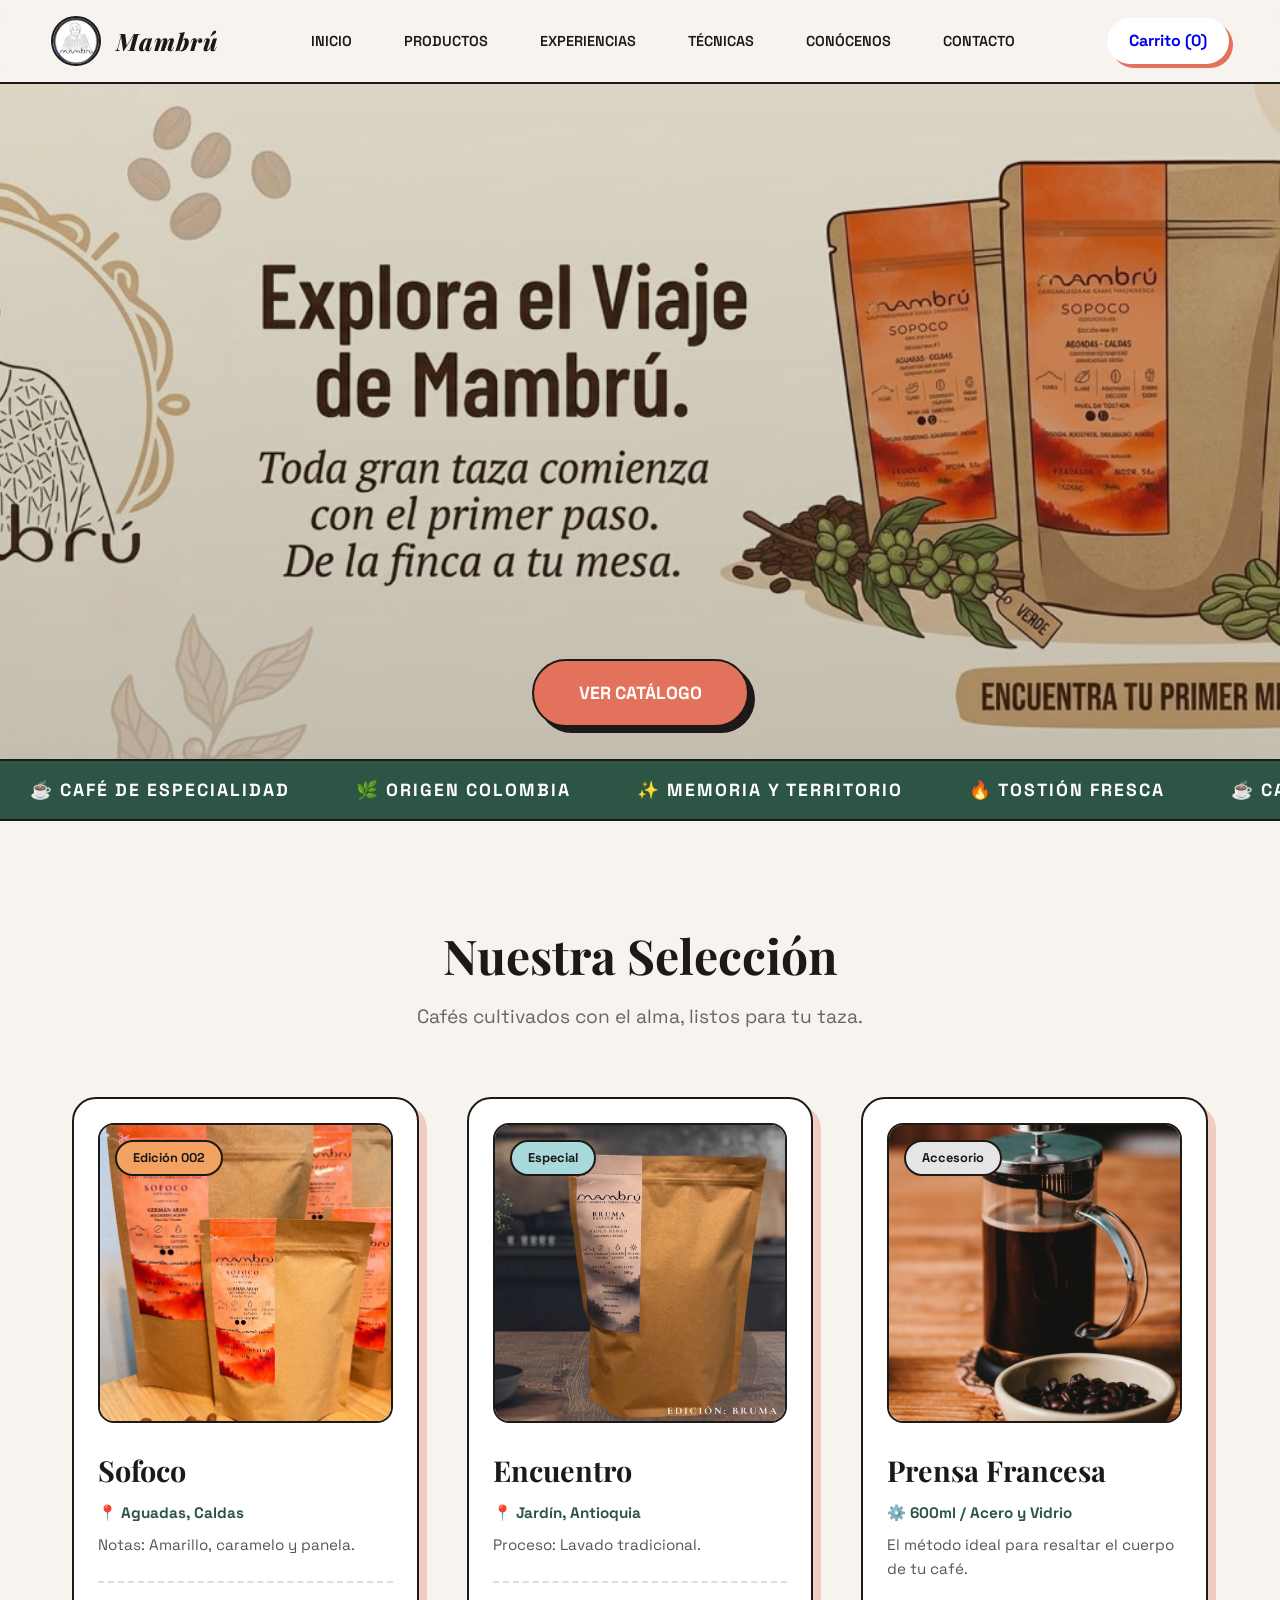
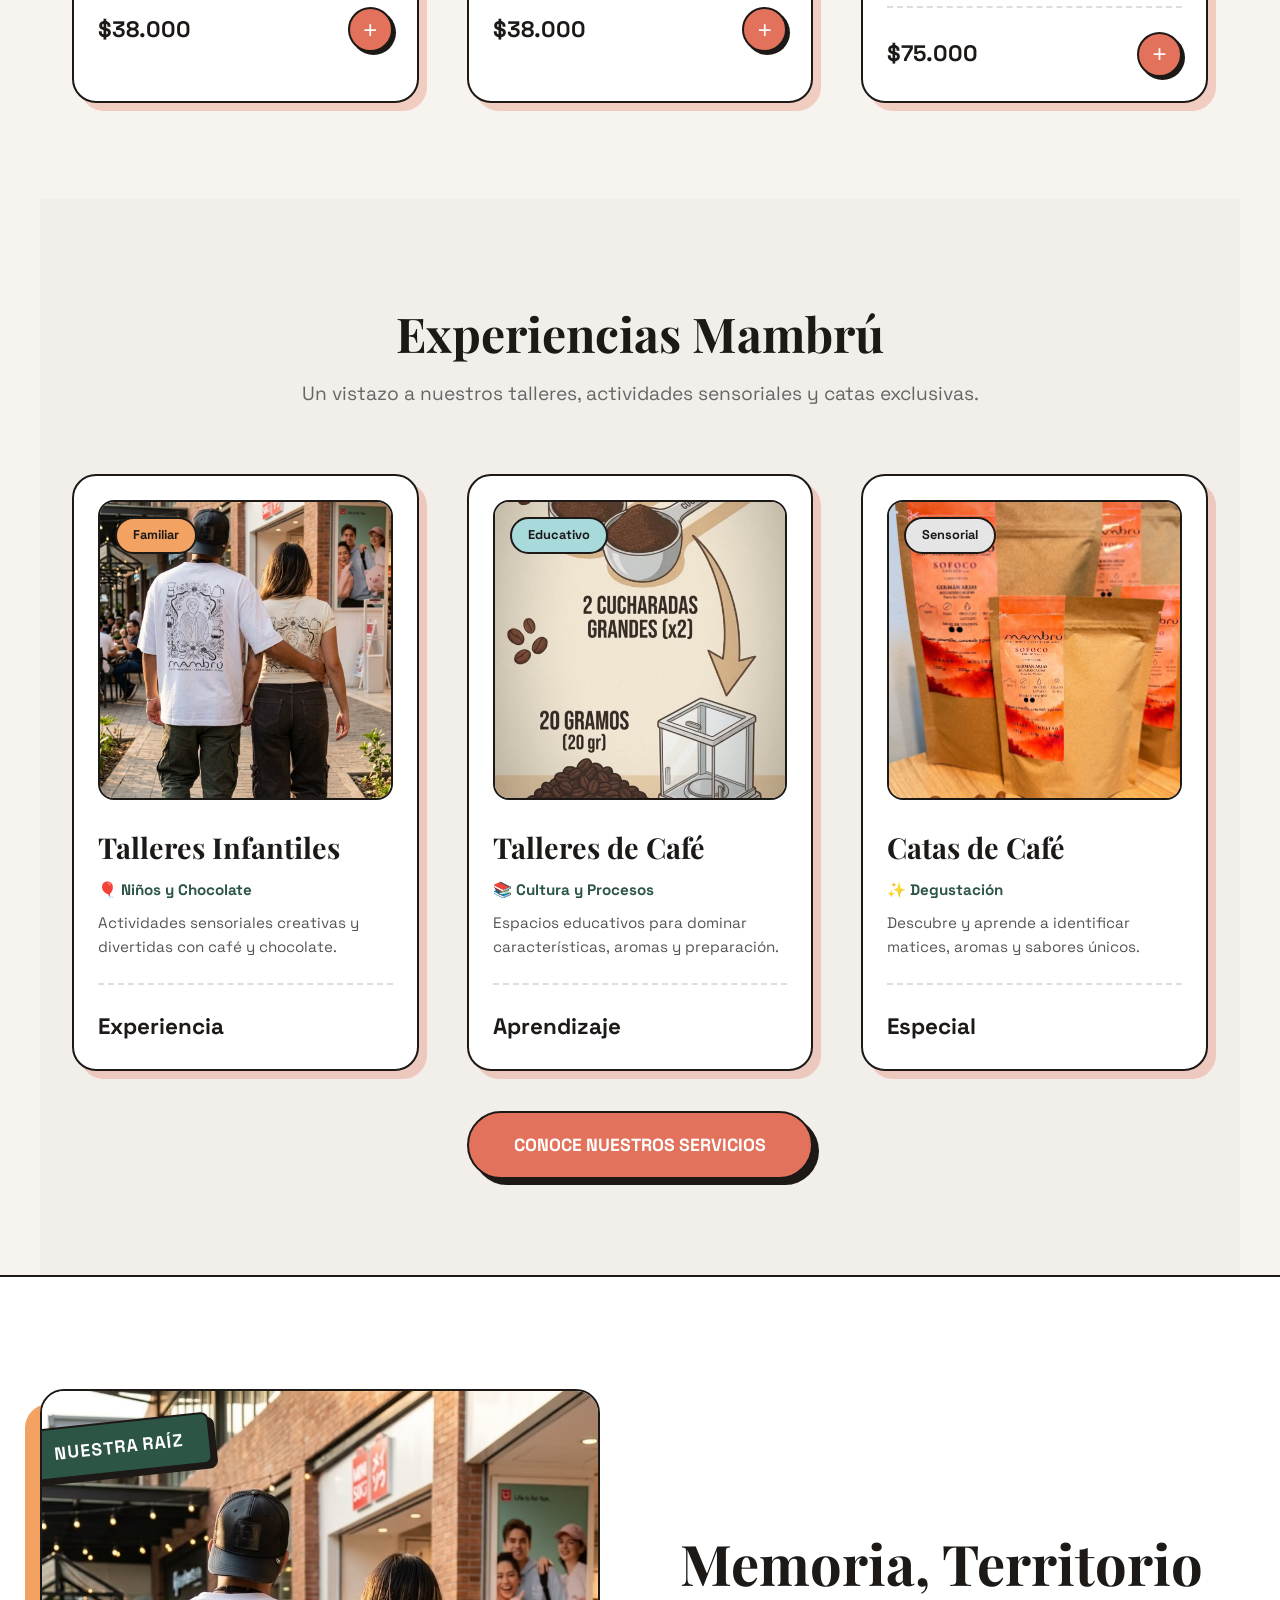
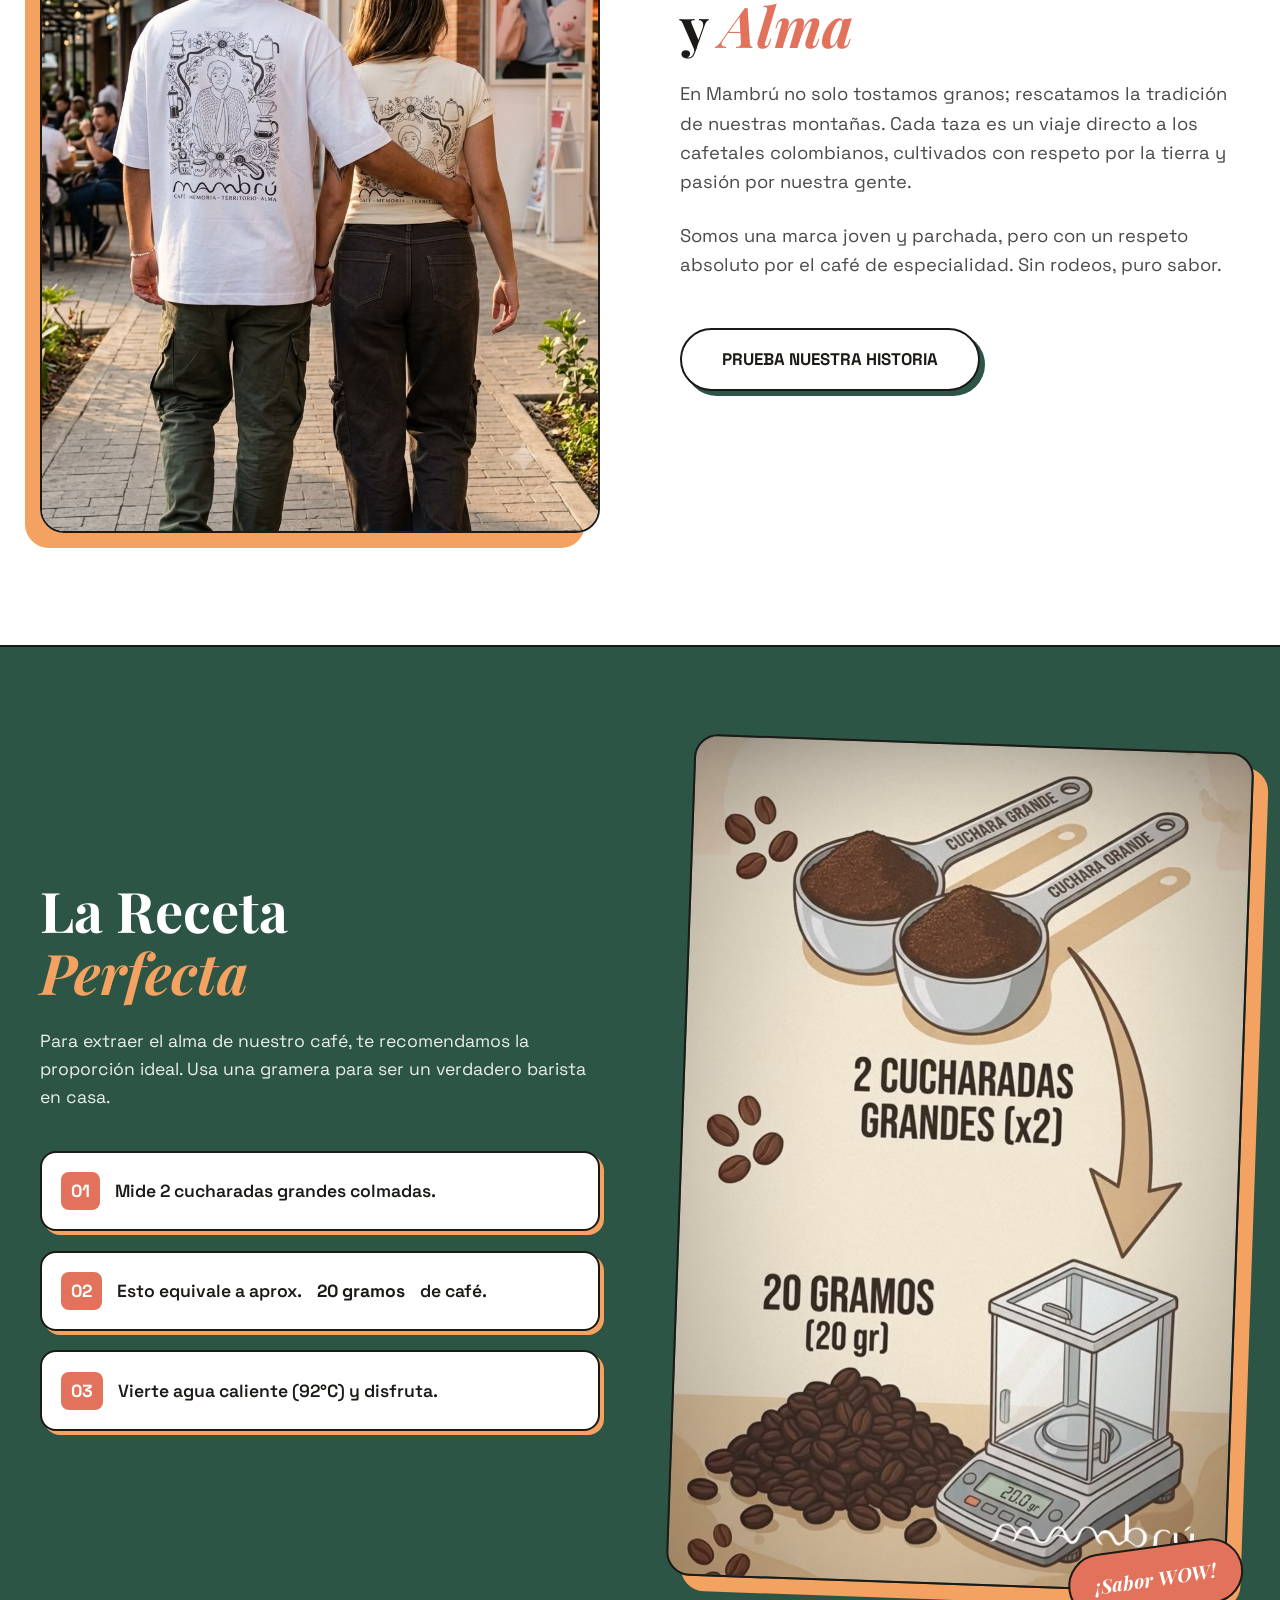
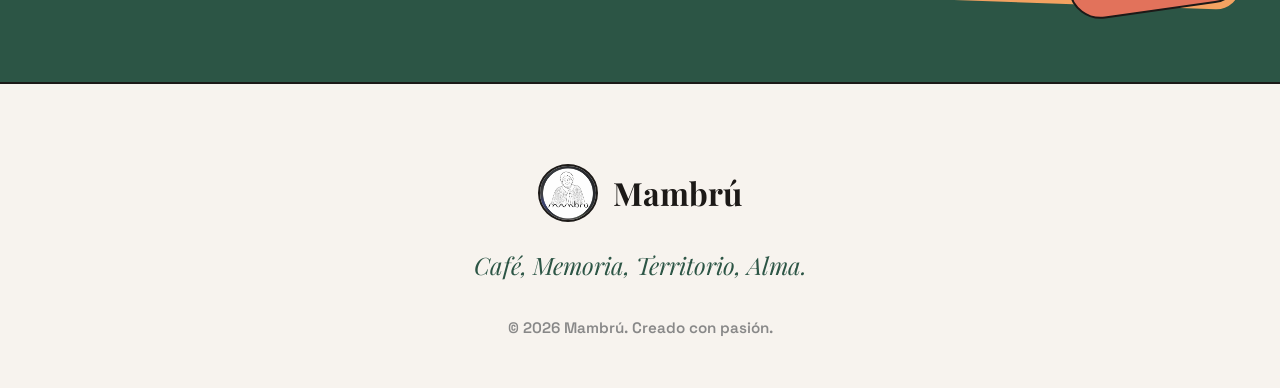
==== index.html @ f3deb8fa "primer commit" ====
<!DOCTYPE html>
<html lang="es">
<head>
    <meta charset="UTF-8">
    <meta name="viewport" content="width=device-width, initial-scale=1.0">
    <title>Mambrú - Café, Memoria, Territorio, Alma</title>
    <link rel="stylesheet" href="css/styles.css">
    <link rel="icon" href="img/logo" type="image/x-icon">
    <link href="https://fonts.googleapis.com/css2?family=Playfair+Display:ital,wght@0,400;0,600;0,800;1,400&family=Space+Grotesk:wght@400;600;700&display=swap" rel="stylesheet">
</head>
<body>
    
    <!-- Barra de navegación flotante -->
    <header class="navbar">
        <div class="logo">
            <img src="img/logo.jpeg" alt="Mambrú Logo">
            <span class="logo-text">Mambrú</span>
        </div>
        <nav class="nav-links">
            <a href="index.html">Inicio</a>
            <a href="productos.html">Productos</a>
            <a href="experiencias.html">experiencias</a>
            <a href="tecnicas.html">Técnicas</a>
            <a href="conocenos.html">Conócenos</a>
            <a href="contacto.html">Contacto</a>
        </nav>
        <div class="cart">
            <a href="carrito.html" class="btn-cart" style="text-decoration: none; display: inline-block;">Carrito (0)</a>
        </div>
    </header>

    <!-- Sección Hero -->
    <section id="inicio" class="hero">
        <div class="hero-overlay"></div>
        <div class="hero-content">
            <a href="productos.html" class="btn-primary">Ver Catálogo</a>
        </div>
    </section>

    <!-- Marquesina dinámica (Toque Cool/Trendy) -->
    <div class="marquee-container">
        <div class="marquee-content">
            <span>☕ CAFÉ DE ESPECIALIDAD</span>
            <span>🌿 ORIGEN COLOMBIA</span>
            <span>✨ MEMORIA Y TERRITORIO</span>
            <span>🔥 TOSTIÓN FRESCA</span>
            <span>☕ CAFÉ DE ESPECIALIDAD</span>
            <span>🌿 ORIGEN COLOMBIA</span>
            <span>✨ MEMORIA Y TERRITORIO</span>
            <span>🔥 TOSTIÓN FRESCA</span>
        </div>
    </div>

    <!-- Sección de Tienda / Productos Preview -->
    <section id="tienda" class="shop">
        <div class="section-header">
            <h2 class="section-title">Nuestra Selección</h2>
            <p class="section-subtitle">Cafés cultivados con el alma, listos para tu taza.</p>
        </div>
        
        <div class="grid-products">
            <!-- Producto 1: Sofoco -->
            <article class="card">
                <div class="img-container">
                    <img src="img/producto1.jpeg" alt="Café Sofoco - Mambrú">
                    <span class="badge badge-orange">Edición 002</span>
                </div>
                <div class="card-info">
                    <h3>Sofoco</h3>
                    <p class="origin">📍 Aguadas, Caldas</p>
                    <p class="notes">Notas: Amarillo, caramelo y panela.</p>
                    <div class="card-footer">
                        <span class="price">$38.000</span>
                        <button class="btn-add">+</button>
                    </div>
                </div>
            </article>

            <!-- Producto 2: Encuentro -->
            <article class="card">
                <div class="img-container">
                    <img src="img/product3.jpeg" alt="Café Encuentro - Mambrú">
                    <span class="badge badge-blue">Especial</span>
                </div>
                <div class="card-info">
                    <h3>Encuentro</h3>
                    <p class="origin">📍 Jardín, Antioquia</p>
                    <p class="notes">Proceso: Lavado tradicional.</p>
                    <div class="card-footer">
                        <span class="price">$38.000</span>
                        <button class="btn-add">+</button>
                    </div>
                </div>
            </article>

            <!-- Producto 3: Prensa Francesa -->
            <article class="card">
                <div class="img-container placeholder-img">
                    <img src="img/prensa.jpg" alt="Prensa Francesa">
                    <span class="badge badge-dark">Accesorio</span>
                </div>
                <div class="card-info">
                    <h3>Prensa Francesa</h3>
                    <p class="origin">⚙️ 600ml / Acero y Vidrio</p>
                    <p class="notes">El método ideal para resaltar el cuerpo de tu café.</p>
                    <div class="card-footer">
                        <span class="price">$75.000</span>
                        <button class="btn-add">+</button>
                    </div>
                </div>
            </article>
        </div>
    </section>

    <!-- Nuevo Preview de Servicios en el Index -->
    <section id="servicios-preview" class="shop" style="background-color: rgba(0,0,0,0.02);">
        <div class="section-header">
            <h2 class="section-title">Experiencias Mambrú</h2>
            <p class="section-subtitle">Un vistazo a nuestros talleres, actividades sensoriales y catas exclusivas.</p>
        </div>
        
        <div class="grid-products">
            <article class="card">
                <div class="img-container">
                    <img src="img/pareja.jpeg" alt="Actividades sensoriales y talleres para niños con café y chocolate">
                    <span class="badge badge-orange">Familiar</span>
                </div>
                <div class="card-info">
                    <h3>Talleres Infantiles</h3>
                    <p class="origin">🎈 Niños y Chocolate</p>
                    <p class="notes">Actividades sensoriales creativas y divertidas con café y chocolate.</p>
                    <div class="card-footer">
                        <span class="price">Experiencia</span>
                    </div>
                </div>
            </article>

            <article class="card">
                <div class="img-container">
                    <img src="img/tecnica.jpeg" alt="Talleres para aprender de café">
                    <span class="badge badge-blue">Educativo</span>
                </div>
                <div class="card-info">
                    <h3>Talleres de Café</h3>
                    <p class="origin">📚 Cultura y Procesos</p>
                    <p class="notes">Espacios educativos para dominar características, aromas y preparación.</p>
                    <div class="card-footer">
                        <span class="price">Aprendizaje</span>
                    </div>
                </div>
            </article>

            <article class="card">
                <div class="img-container placeholder-img">
                    <img src="img/producto1.jpeg" alt="Catas de café">
                    <span class="badge badge-dark">Sensorial</span>
                </div>
                <div class="card-info">
                    <h3>Catas de Café</h3>
                    <p class="origin">✨ Degustación</p>
                    <p class="notes">Descubre y aprende a identificar matices, aromas y sabores únicos.</p>
                    <div class="card-footer">
                        <span class="price">Especial</span>
                    </div>
                </div>
            </article>
        </div>

        <div style="text-align: center; margin-top: 40px;">
            <a href="servicios.html" class="btn-primary" style="display: inline-block; text-decoration: none;">Conoce nuestros servicios</a>
        </div>
    </section>

    <!-- Sección Conócenos -->
    <section id="conocenos" class="about-us">
        <div class="about-container">
            <div class="about-image">
                <div class="image-wrapper-about">
                    <img src="img/pareja.jpeg" alt="Cultivo de Café Mambrú">
                    <div class="about-badge">Nuestra Raíz</div>
                </div>
            </div>
            <div class="about-text">
                <h2>Memoria, Territorio <br>y <span>Alma</span></h2>
                <p>En Mambrú no solo tostamos granos; rescatamos la tradición de nuestras montañas. Cada taza es un viaje directo a los cafetales colombianos, cultivados con respeto por la tierra y pasión por nuestra gente.</p>
                <p>Somos una marca joven y parchada, pero con un respeto absoluto por el café de especialidad. Sin rodeos, puro sabor.</p>
                <a href="conocenos.html" class="btn-secondary">Prueba nuestra historia</a>
            </div>
        </div>
    </section>

    <!-- Sección de Preparación -->
    <section id="preparacion" class="prep-guide">
        <div class="guide-container">
            <div class="guide-text">
                <h2>La Receta <br><span>Perfecta</span></h2>
                <p>Para extraer el alma de nuestro café, te recomendamos la proporción ideal. Usa una gramera para ser un verdadero barista en casa.</p>
                <ul class="steps">
                    <li><span class="step-num">01</span> Mide 2 cucharadas grandes colmadas.</li>
                    <li><span class="step-num">02</span> Esto equivale a aprox. <strong>20 gramos</strong> de café.</li>
                    <li><span class="step-num">03</span> Vierte agua caliente (92°C) y disfruta.</li>
                </ul>
            </div>
            <div class="guide-image">
                <div class="image-wrapper">
                    <img src="img/tecnica.jpeg" alt="Guía de 20 gramos en balanza">
                    <div class="floating-badge">¡Sabor WOW!</div>
                </div>
            </div>
        </div>
    </section>

    <!-- Footer -->
    <footer>
        <div class="footer-content">
            <div class="footer-brand">
                <img src="img/logo.jpeg" alt="Mambrú" class="footer-logo">
                <h3>Mambrú</h3>
            </div>
            <p class="slogan">Café, Memoria, Territorio, Alma.</p>
            <p class="copyright">&copy; 2026 Mambrú. Creado con pasión.</p>
        </div>
    </footer>
</body>
</html>
---- css/styles.css ----
/* Variables de la nueva identidad "Soft Neo-Brutalism" */
:root {
    --primary: #E2725B; /* Terracota Mambrú */
    --primary-dark: #c95d46;
    --secondary: #2C5545; /* Verde orgánico profundo */
    --accent: #F4A261; /* Naranja cálido */
    --bg-color: #F7F3EE; /* Crema moderno y limpio */
    --card-bg: #FFFFFF;
    --text-dark: #1C1917; /* Casi negro, más suave a la vista */
    --container-width: 1200px;
}

/* Reset */
* {
    margin: 0;
    padding: 0;
    box-sizing: border-box;
}

body {
    /* Combinación de tipografías trendy */
    font-family: 'Space Grotesk', sans-serif;
    background-color: var(--bg-color);
    color: var(--text-dark);
    line-height: 1.6;
    overflow-x: hidden;
}

h1, h2, h3 {
    font-family: 'Playfair Display', serif;
    color: var(--text-dark);
}

/* --- Navegación Flotante y Moderna --- */
.navbar {
    display: flex;
    justify-content: space-between;
    align-items: center;
    padding: 1rem 4%;
    background-color: rgba(247, 243, 238, 0.9);
    backdrop-filter: blur(10px);
    position: sticky;
    top: 0;
    z-index: 1000;
    border-bottom: 2px solid var(--text-dark);
}

.logo {
    display: flex;
    align-items: center;
    gap: 15px;
}

.logo img {
    height: 50px;
    width: 50px;
    border-radius: 50%;
    border: 2px solid var(--text-dark);
}

.logo-text {
    font-family: 'Playfair Display', serif;
    font-size: 1.5rem;
    font-weight: 800;
    font-style: italic;
    letter-spacing: 1px;
}

.nav-links a {
    text-decoration: none;
    color: var(--text-dark);
    margin: 0 1.5rem;
    font-weight: 600;
    text-transform: uppercase;
    font-size: 0.9rem;
    transition: color 0.3s;
}

.nav-links a:hover {
    color: var(--primary);
}

/* Botón estilo píldora con sombra brutalista suave */
.btn-cart {
    background: var(--card-bg);
    border: var(--border-brutalist);
    padding: 10px 22px;
    font-family: 'Space Grotesk', sans-serif;
    font-weight: 700;
    border-radius: 50px;
    cursor: pointer;
    box-shadow: 4px 4px 0px var(--primary);
    transition: var(--transition-smooth);
}

.btn-cart:hover {
    transform: translate(2px, 2px);
    box-shadow: 2px 2px 0px var(--primary);
    background-color: var(--primary);
    color: white;
}

/* --- Sección Hero WOW --- */
.hero {
    position: relative;
    background-image: url('../img/banner.jpeg   ');
    background-size: cover;
    background-position: center;
    height: 75vh;
    display: flex;
    align-items: flex-end;
    justify-content: center;
    text-align: center;
    padding: 0 20px 2rem 20px;
}

.hero-overlay {
    position: absolute;
    top: 0; left: 0; width: 100%; height: 100%;
    background: linear-gradient(rgba(28, 25, 23, 0.123), rgba(28, 25, 23, 0.233));
}

.hero-content {
    position: relative;
    z-index: 2;
    max-width: 900px;
}

.hero-title {
    font-size: clamp(3rem, 6vw, 5.5rem); /* Texto responsivo gigante */
    color: #FFF3E3;
    line-height: 1.1;
    margin-bottom: 2.5rem;
    text-shadow: 3px 3px 0px var(--primary), 6px 6px 0px var(--secondary);
}

.hero-title span {
    font-style: italic;
    color: var(--accent);
}

.btn-primary {
    display: inline-block;
    background-color: var(--primary);
    color: white;
    padding: 18px 45px;
    text-decoration: none;
    font-family: 'Space Grotesk', sans-serif;
    font-weight: 700;
    font-size: 1.1rem;
    border: 2px solid var(--text-dark);
    border-radius: 50px;
    box-shadow: 6px 6px 0px var(--text-dark);
    transition: all 0.2s;
    text-transform: uppercase;
}

.btn-primary:hover {
    transform: translate(3px, 3px);
    box-shadow: 3px 3px 0px var(--text-dark);
    background-color: var(--primary-dark);
}

/* --- Marquesina (Texto infinito) --- */
.marquee-container {
    background-color: var(--secondary);
    color: white;
    padding: 15px 0;
    overflow: hidden;
    white-space: nowrap;
    border-bottom: 2px solid var(--text-dark);
    border-top: 2px solid var(--text-dark);
}

.marquee-content {
    display: inline-block;
    animation: marquee 20s linear infinite;
    font-weight: 700;
    font-size: 1.1rem;
    letter-spacing: 2px;
}

.marquee-content span {
    margin: 0 30px;
}

@keyframes marquee {
    0% { transform: translateX(0); }
    100% { transform: translateX(-50%); }
}

/* --- Tienda / Productos --- */
.shop {
    max-width: var(--container-width);
    margin: 0 auto;
    padding: 6rem 2rem;
}

.section-header {
    text-align: center;
    margin-bottom: 4rem;
}

.section-title {
    font-size: 3rem;
    margin-bottom: 0.5rem;
}

.section-subtitle {
    font-size: 1.2rem;
    color: #666;
}

.grid-products {
    display: grid;
    grid-template-columns: repeat(auto-fit, minmax(320px, 1fr));
    gap: 3rem;
}

/* Tarjetas Redondeadas y Parchadas */
.card {
    background: var(--card-bg);
    border: 2px solid var(--text-dark);
    border-radius: 24px;
    padding: 1.5rem;
    box-shadow: 8px 8px 0px rgba(226, 114, 91, 0.3); /* Sombra terracota suave */
    transition: all 0.3s ease;
    display: flex;
    flex-direction: column;
}

.card:hover {
    transform: translateY(-10px);
    box-shadow: 12px 12px 0px var(--primary);
}

.img-container {
    height: 300px;
    border-radius: 16px;
    overflow: hidden;
    border: 2px solid var(--text-dark);
    position: relative;
    margin-bottom: 1.5rem;
}

.img-container img {
    width: 100%;
    height: 100%;
    object-fit: cover;
    transition: transform 0.5s ease;
}

.card:hover .img-container img {
    transform: scale(1.08);
}

.badge {
    position: absolute;
    top: 15px;
    left: 15px;
    padding: 6px 16px;
    font-size: 0.8rem;
    font-weight: 700;
    border-radius: 50px;
    border: 2px solid var(--text-dark);
    color: var(--text-dark);
    background: white;
}

.badge-orange { background-color: var(--accent); }
.badge-blue { background-color: #A8DADC; }
.badge-dark { background-color: #E5E5E5; }

.card-info h3 {
    font-size: 1.8rem;
    margin-bottom: 0.5rem;
}

.origin {
    font-weight: 700;
    font-size: 0.95rem;
    color: var(--secondary);
    margin-bottom: 0.5rem;
}

.notes {
    font-size: 0.95rem;
    color: #555;
    margin-bottom: 1.5rem;
    flex-grow: 1;
}

.card-footer {
    display: flex;
    justify-content: space-between;
    align-items: center;
    border-top: 2px dashed #ddd;
    padding-top: 1.5rem;
}

.price {
    font-size: 1.4rem;
    font-weight: 800;
    color: var(--text-dark);
}

.btn-add {
    background-color: var(--primary);
    color: white;
    width: 45px;
    height: 45px;
    border-radius: 50%;
    border: 2px solid var(--text-dark);
    font-size: 1.5rem;
    display: flex;
    align-items: center;
    justify-content: center;
    cursor: pointer;
    box-shadow: 3px 3px 0px var(--text-dark);
    transition: all 0.2s ease;
}

.btn-add:hover {
    transform: translate(2px, 2px);
    box-shadow: 1px 1px 0px var(--text-dark);
    background-color: var(--secondary);
}

/* --- Guía de Preparación --- */
.prep-guide {
    background-color: var(--secondary);
    color: white;
    padding: 6rem 2rem;
    border-top: 2px solid var(--text-dark);
    border-bottom: 2px solid var(--text-dark);
}

.guide-container {
    max-width: var(--container-width);
    margin: 0 auto;
    display: flex;
    flex-wrap: wrap;
    align-items: center;
    gap: 5rem;
}

.guide-text {
    flex: 1;
    min-width: 320px;
}

.guide-text h2 {
    font-size: 3.5rem;
    color: white;
    line-height: 1.1;
    margin-bottom: 1.5rem;
}

.guide-text h2 span {
    color: var(--accent);
    font-style: italic;
}

.guide-text p {
    font-size: 1.1rem;
    margin-bottom: 2.5rem;
    opacity: 0.9;
}

.steps {
    list-style: none;
}

.steps li {
    background: white;
    color: var(--text-dark);
    margin-bottom: 1.2rem;
    padding: 1.2rem;
    border-radius: 16px;
    border: 2px solid var(--text-dark);
    box-shadow: 4px 4px 0px var(--accent);
    font-size: 1.1rem;
    font-weight: 600;
    display: flex;
    align-items: center;
    gap: 15px;
}

.step-num {
    background: var(--primary);
    color: white;
    padding: 5px 10px;
    border-radius: 8px;
    font-weight: 800;
}

.guide-image {
    flex: 1;
    min-width: 320px;
    position: relative;
}

.image-wrapper {
    position: relative;
    border-radius: 24px;
    border: 2px solid var(--text-dark);
    box-shadow: 15px 15px 0px var(--accent);
    transform: rotate(2deg);
}

.image-wrapper img {
    width: 100%;
    border-radius: 22px;
    display: block;
}

.floating-badge {
    position: absolute;
    bottom: -20px;
    right: -20px;
    background: var(--primary);
    color: white;
    padding: 15px 25px;
    border-radius: 50px;
    font-family: 'Playfair Display', serif;
    font-style: italic;
    font-size: 1.2rem;
    font-weight: 700;
    border: 2px solid var(--text-dark);
    transform: rotate(-10deg);
}

/* --- Footer --- */
footer {
    background-color: var(--bg-color);
    text-align: center;
    padding: 5rem 2rem 3rem;
}

.footer-brand {
    display: flex;
    align-items: center;
    justify-content: center;
    gap: 15px;
    margin-bottom: 1.5rem;
}

.footer-logo {
    width: 60px;
    border-radius: 50%;
    border: 2px solid var(--text-dark);
}

.footer-brand h3 {
    font-size: 2rem;
}

.slogan {
    font-family: 'Playfair Display', serif;
    font-size: 1.5rem;
    font-style: italic;
    margin-bottom: 2rem;
    color: var(--secondary);
}

.copyright {
    font-size: 0.95rem;
    font-weight: 600;
    color: #888;
}

/* --- Responsive --- */
@media (max-width: 768px) {
    .navbar {
        flex-direction: column;
        gap: 1.5rem;
        padding: 1.5rem;
    }
    
    .hero-title {
        font-size: 2.8rem;
    }

    .btn-primary {
        padding: 15px 30px;
    }

    .guide-text h2 {
        font-size: 2.5rem;
    }
    
    .image-wrapper {
        transform: rotate(0);
        margin-top: 2rem;
    }
    
    .floating-badge {
        bottom: 10px;
        right: 10px;
    }
}
/* --- Sección Conócenos --- */
.about-us {
    background-color: var(--card-bg); /* Fondo blanco para contrastar con la tienda y la guía */
    padding: 7rem 2rem;
    border-top: 2px solid var(--text-dark);
}

.about-container {
    max-width: var(--container-width);
    margin: 0 auto;
    display: flex;
    flex-wrap: wrap;
    align-items: center;
    gap: 5rem;
}

/* Contenedor de la Imagen */
.about-image {
    flex: 1;
    min-width: 320px;
    position: relative;
}

.image-wrapper-about {
    position: relative;
    border-radius: 24px;
    border: 2px solid var(--text-dark);
    /* Sombra hacia la izquierda para dar contraste visual con el resto de la página */
    box-shadow: -15px 15px 0px var(--accent); 
    overflow: hidden;
}

.image-wrapper-about img {
    width: 100%;
    display: block;
    transition: transform 0.5s ease;
}

.image-wrapper-about:hover img {
    transform: scale(1.05); /* Zoom suave al pasar el mouse */
}

/* Etiqueta Flotante Estilo Sticker */
.about-badge {
    position: absolute;
    top: 30px;
    left: -15px;
    background: var(--secondary); /* Verde orgánico */
    color: white;
    padding: 10px 25px;
    font-family: 'Space Grotesk', sans-serif;
    font-weight: 700;
    font-size: 1.1rem;
    text-transform: uppercase;
    letter-spacing: 1px;
    border: 2px solid var(--text-dark);
    border-radius: 8px;
    transform: rotate(-6deg);
    box-shadow: 5px 5px 0px var(--text-dark);
    z-index: 2;
}

/* Contenedor de Texto */
.about-text {
    flex: 1;
    min-width: 320px;
}

.about-text h2 {
    font-size: 3.5rem;
    line-height: 1.1;
    margin-bottom: 1.5rem;
    color: var(--text-dark);
}

.about-text h2 span {
    color: var(--primary); /* El Terracota de Mambrú */
    font-style: italic;
}

.about-text p {
    font-size: 1.15rem;
    margin-bottom: 1.5rem;
    color: #4a4a4a;
}

/* Botón Secundario (Diferente al principal para no saturar) */
.btn-secondary {
    display: inline-block;
    background-color: white;
    color: var(--text-dark);
    padding: 16px 40px;
    text-decoration: none;
    font-family: 'Space Grotesk', sans-serif;
    font-weight: 700;
    font-size: 1.05rem;
    border: 2px solid var(--text-dark);
    border-radius: 50px;
    box-shadow: 5px 5px 0px var(--secondary);
    transition: all 0.2s ease;
    text-transform: uppercase;
    margin-top: 1.5rem;
}

.btn-secondary:hover {
    transform: translate(3px, 3px);
    box-shadow: 2px 2px 0px var(--secondary);
    background-color: var(--secondary);
    color: white;
}

/* --- Ajustes Responsive para Móviles --- */
@media (max-width: 768px) {
    .about-container {
        /* Invertimos el orden en móvil para que el texto salga primero y luego la imagen */
        flex-direction: column-reverse; 
        gap: 3.5rem;
    }

    .about-text h2 {
        font-size: 2.8rem;
    }

    .image-wrapper-about {
        box-shadow: -10px 10px 0px var(--accent);
    }
    
    .about-badge {
        left: -10px;
        top: 20px;
    }
}
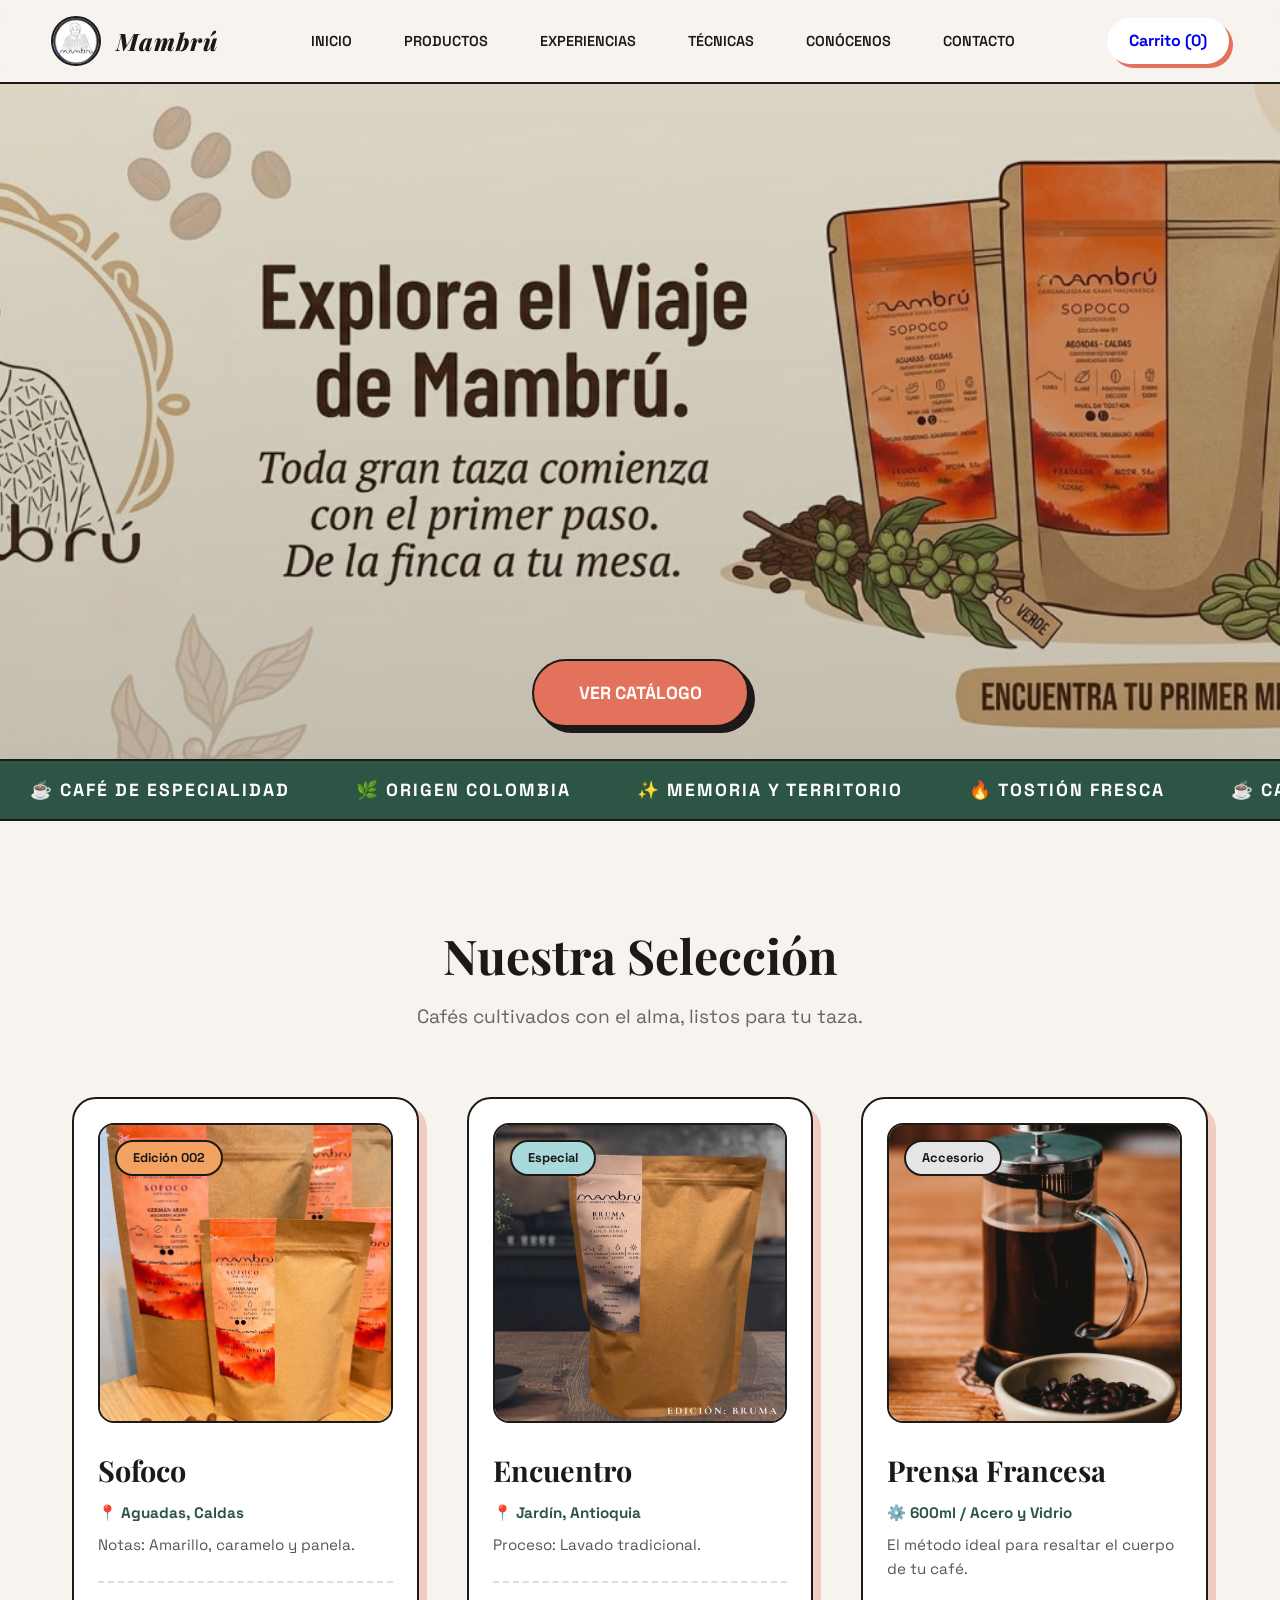
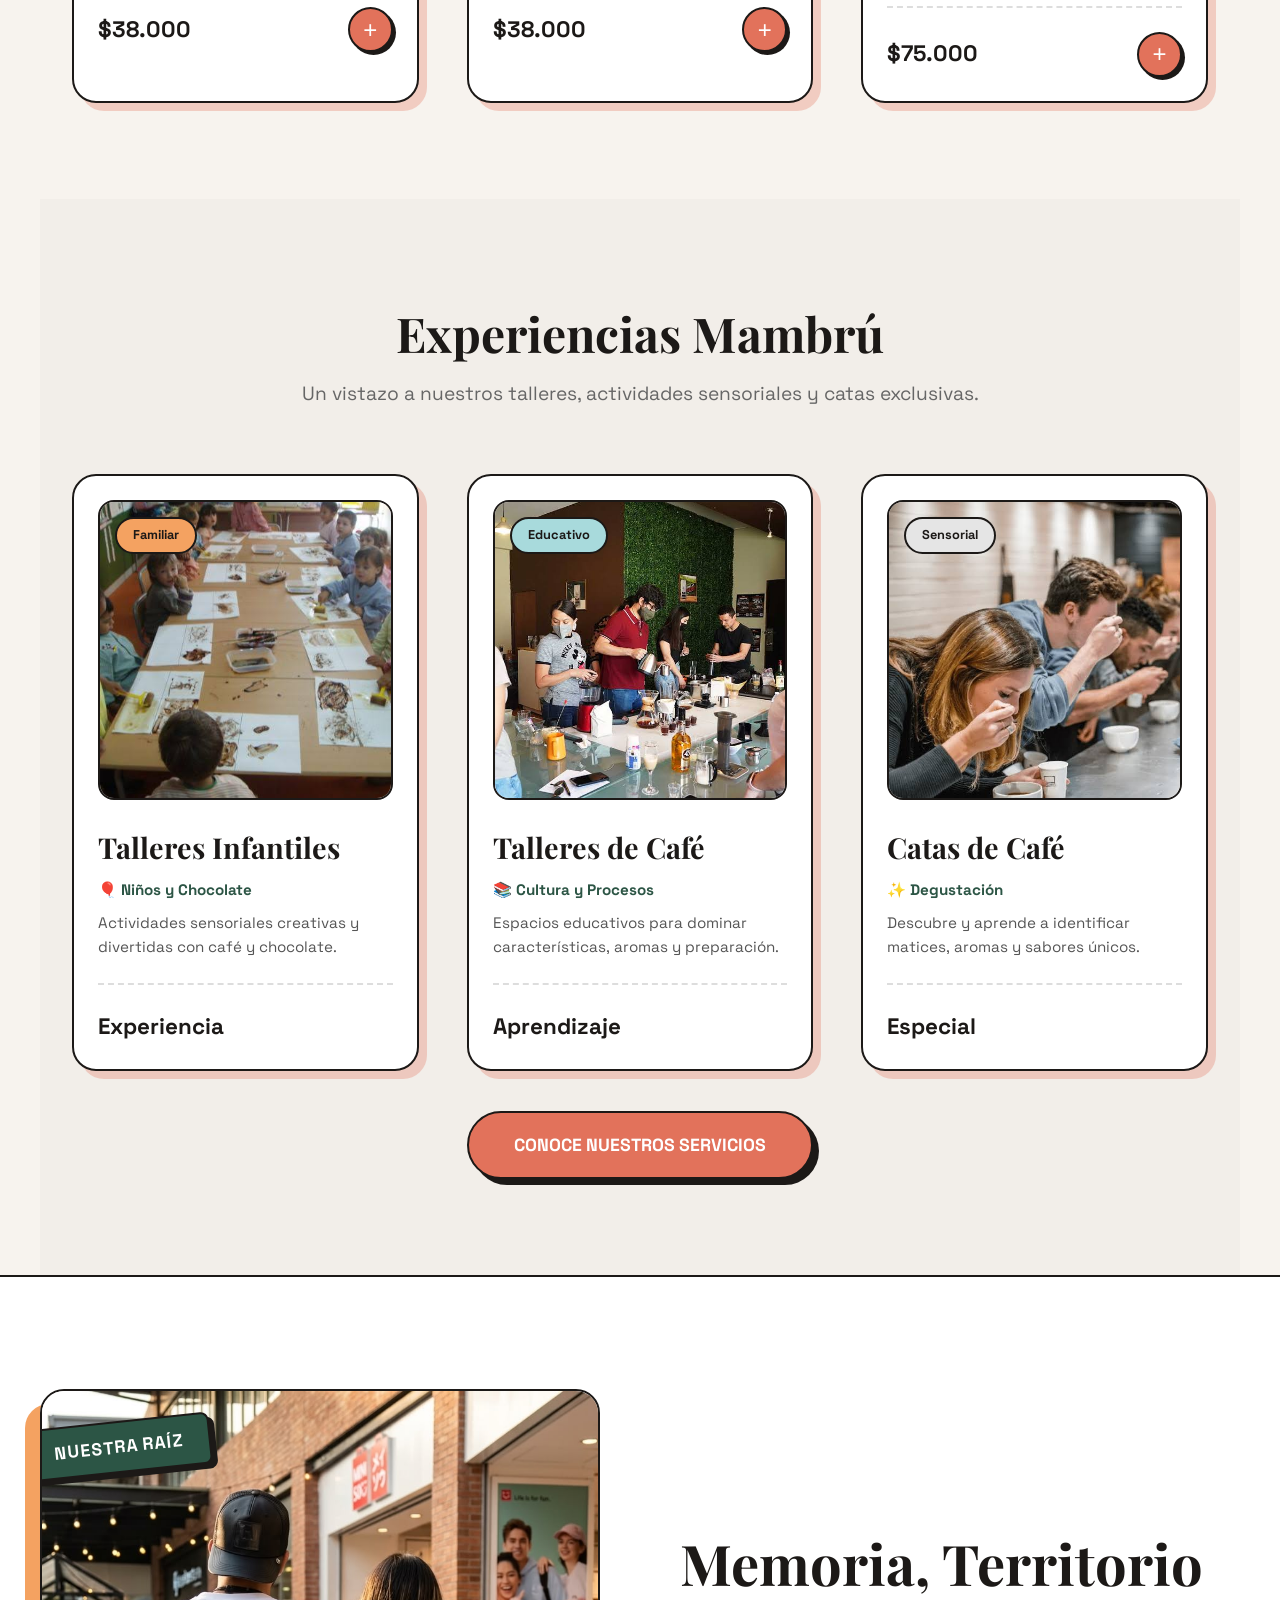
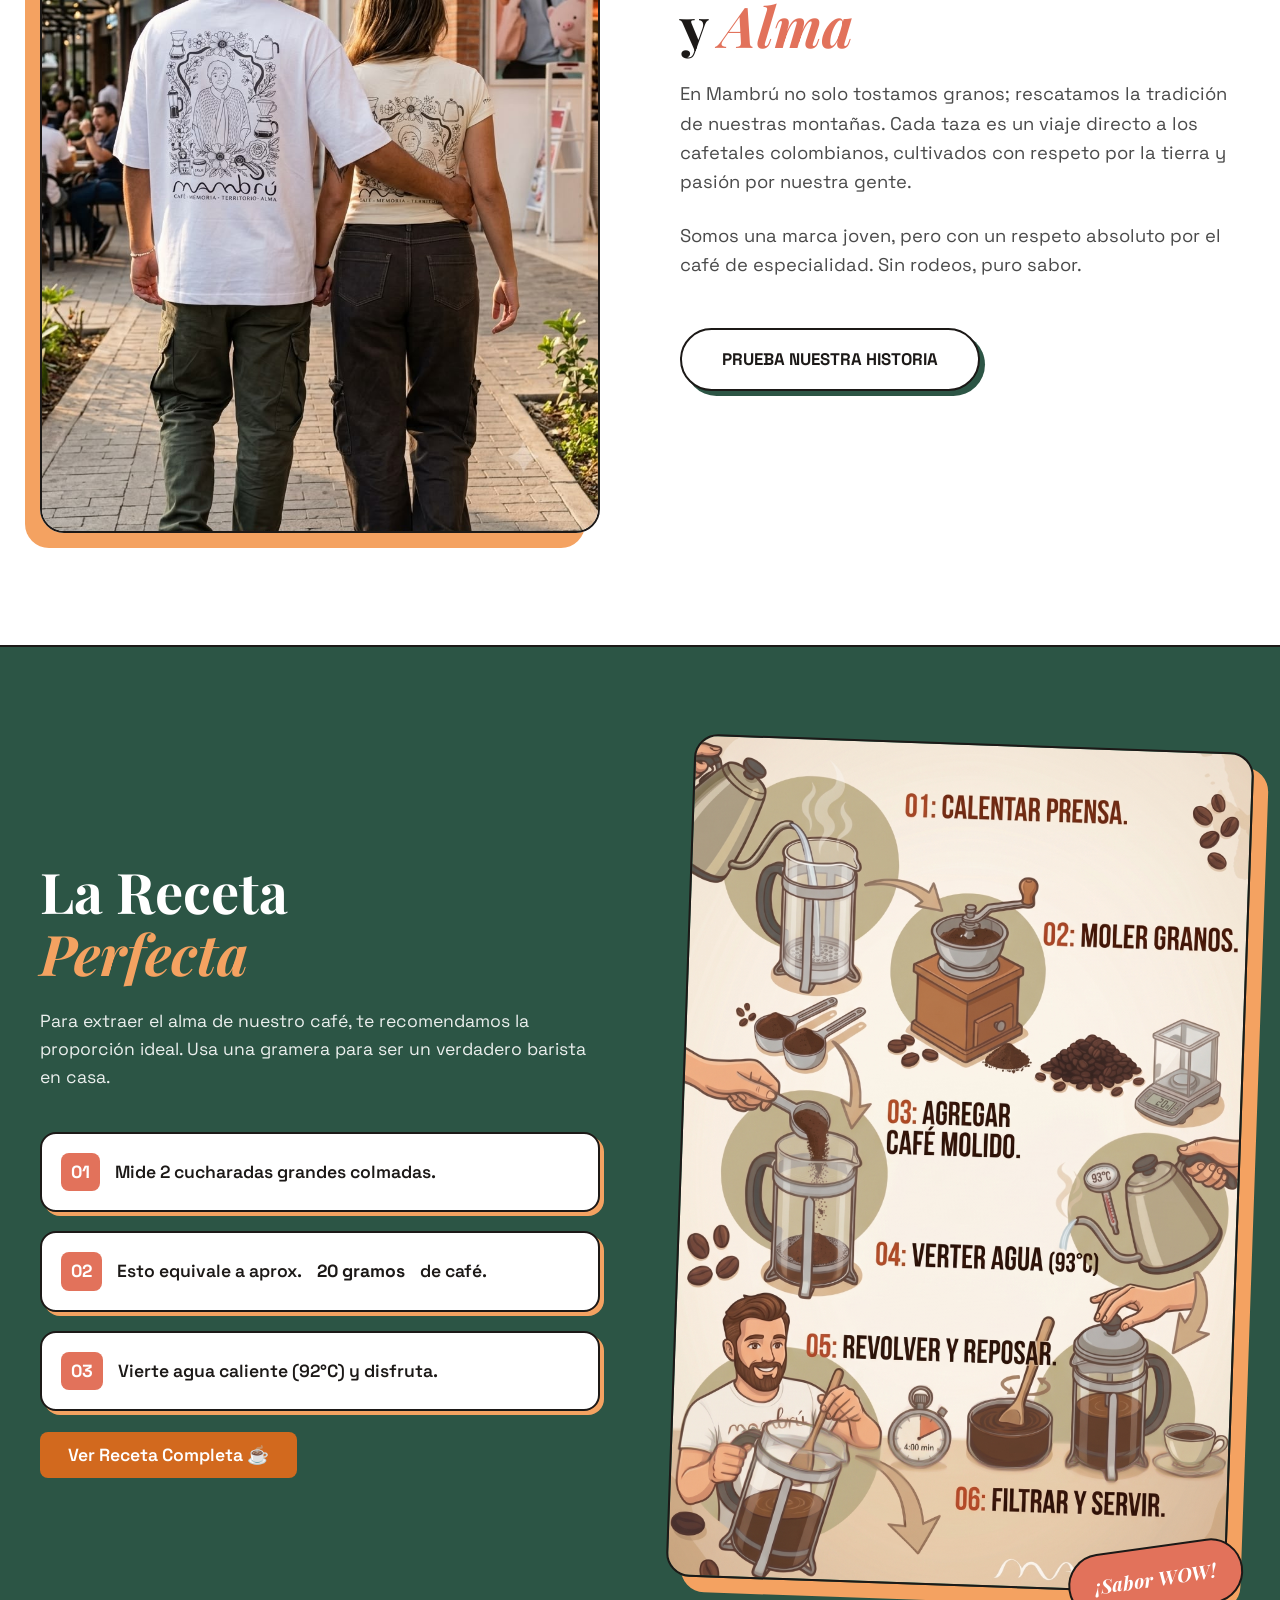
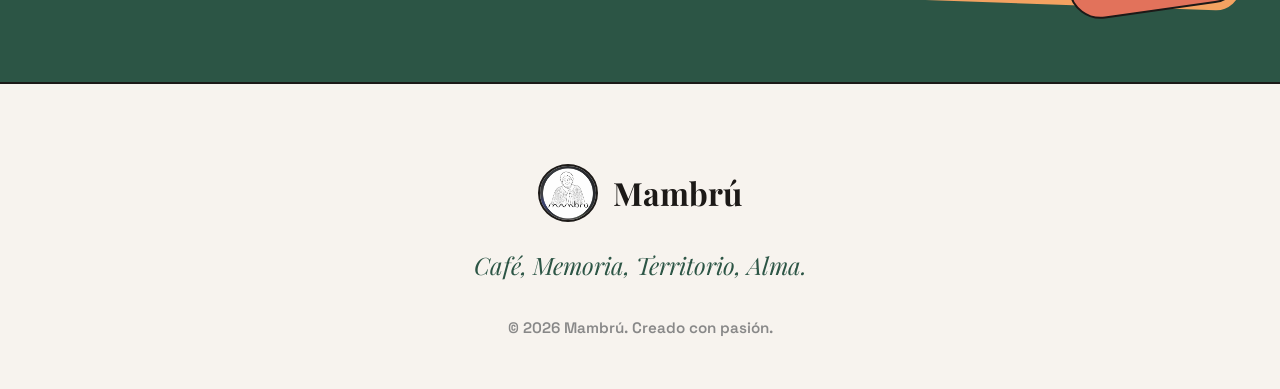
==== commit ba289540: "cambios en imagenes de inicio, panel de tecnicas y agregado talleres" ====
--- a/index.html
+++ b/index.html
@@ -122,7 +122,7 @@
         <div class="grid-products">
             <article class="card">
                 <div class="img-container">
-                    <img src="img/pareja.jpeg" alt="Actividades sensoriales y talleres para niños con café y chocolate">
+                    <img src="img/niños.jpg" alt="Actividades sensoriales y talleres para niños con café y chocolate">
                     <span class="badge badge-orange">Familiar</span>
                 </div>
                 <div class="card-info">
@@ -137,7 +137,7 @@
 
             <article class="card">
                 <div class="img-container">
-                    <img src="img/tecnica.jpeg" alt="Talleres para aprender de café">
+                    <img src="img/talleres.jpg" alt="Talleres para aprender de café">
                     <span class="badge badge-blue">Educativo</span>
                 </div>
                 <div class="card-info">
@@ -152,7 +152,7 @@
 
             <article class="card">
                 <div class="img-container placeholder-img">
-                    <img src="img/producto1.jpeg" alt="Catas de café">
+                    <img src="img/catas.jpg" alt="Catas de café">
                     <span class="badge badge-dark">Sensorial</span>
                 </div>
                 <div class="card-info">
@@ -183,13 +183,13 @@
             <div class="about-text">
                 <h2>Memoria, Territorio <br>y <span>Alma</span></h2>
                 <p>En Mambrú no solo tostamos granos; rescatamos la tradición de nuestras montañas. Cada taza es un viaje directo a los cafetales colombianos, cultivados con respeto por la tierra y pasión por nuestra gente.</p>
-                <p>Somos una marca joven y parchada, pero con un respeto absoluto por el café de especialidad. Sin rodeos, puro sabor.</p>
+                <p>Somos una marca joven, pero con un respeto absoluto por el café de especialidad. Sin rodeos, puro sabor.</p>
                 <a href="conocenos.html" class="btn-secondary">Prueba nuestra historia</a>
             </div>
         </div>
     </section>
 
-    <!-- Sección de Preparación -->
+    <!-- Sección de Preparación (Reemplaza la que tienes en el inicio) -->
     <section id="preparacion" class="prep-guide">
         <div class="guide-container">
             <div class="guide-text">
@@ -200,10 +200,14 @@
                     <li><span class="step-num">02</span> Esto equivale a aprox. <strong>20 gramos</strong> de café.</li>
                     <li><span class="step-num">03</span> Vierte agua caliente (92°C) y disfruta.</li>
                 </ul>
+                <!-- Botón que dirige a la receta completa -->
+                <div style="margin-top: 30px;">
+                    <a href="tecnicas.html" class="btn-receta" style="background-color: #d2691e; color: #ffffff; padding: 12px 28px; text-decoration: none; border-radius: 8px; font-weight: 600; font-size: 1.1rem; transition: background 0.3s;">Ver Receta Completa ☕</a>
+                </div>
             </div>
             <div class="guide-image">
                 <div class="image-wrapper">
-                    <img src="img/tecnica.jpeg" alt="Guía de 20 gramos en balanza">
+                    <img src="img/tecnica3.jpg" alt="Guía de 20 gramos en balanza">
                     <div class="floating-badge">¡Sabor WOW!</div>
                 </div>
             </div>
